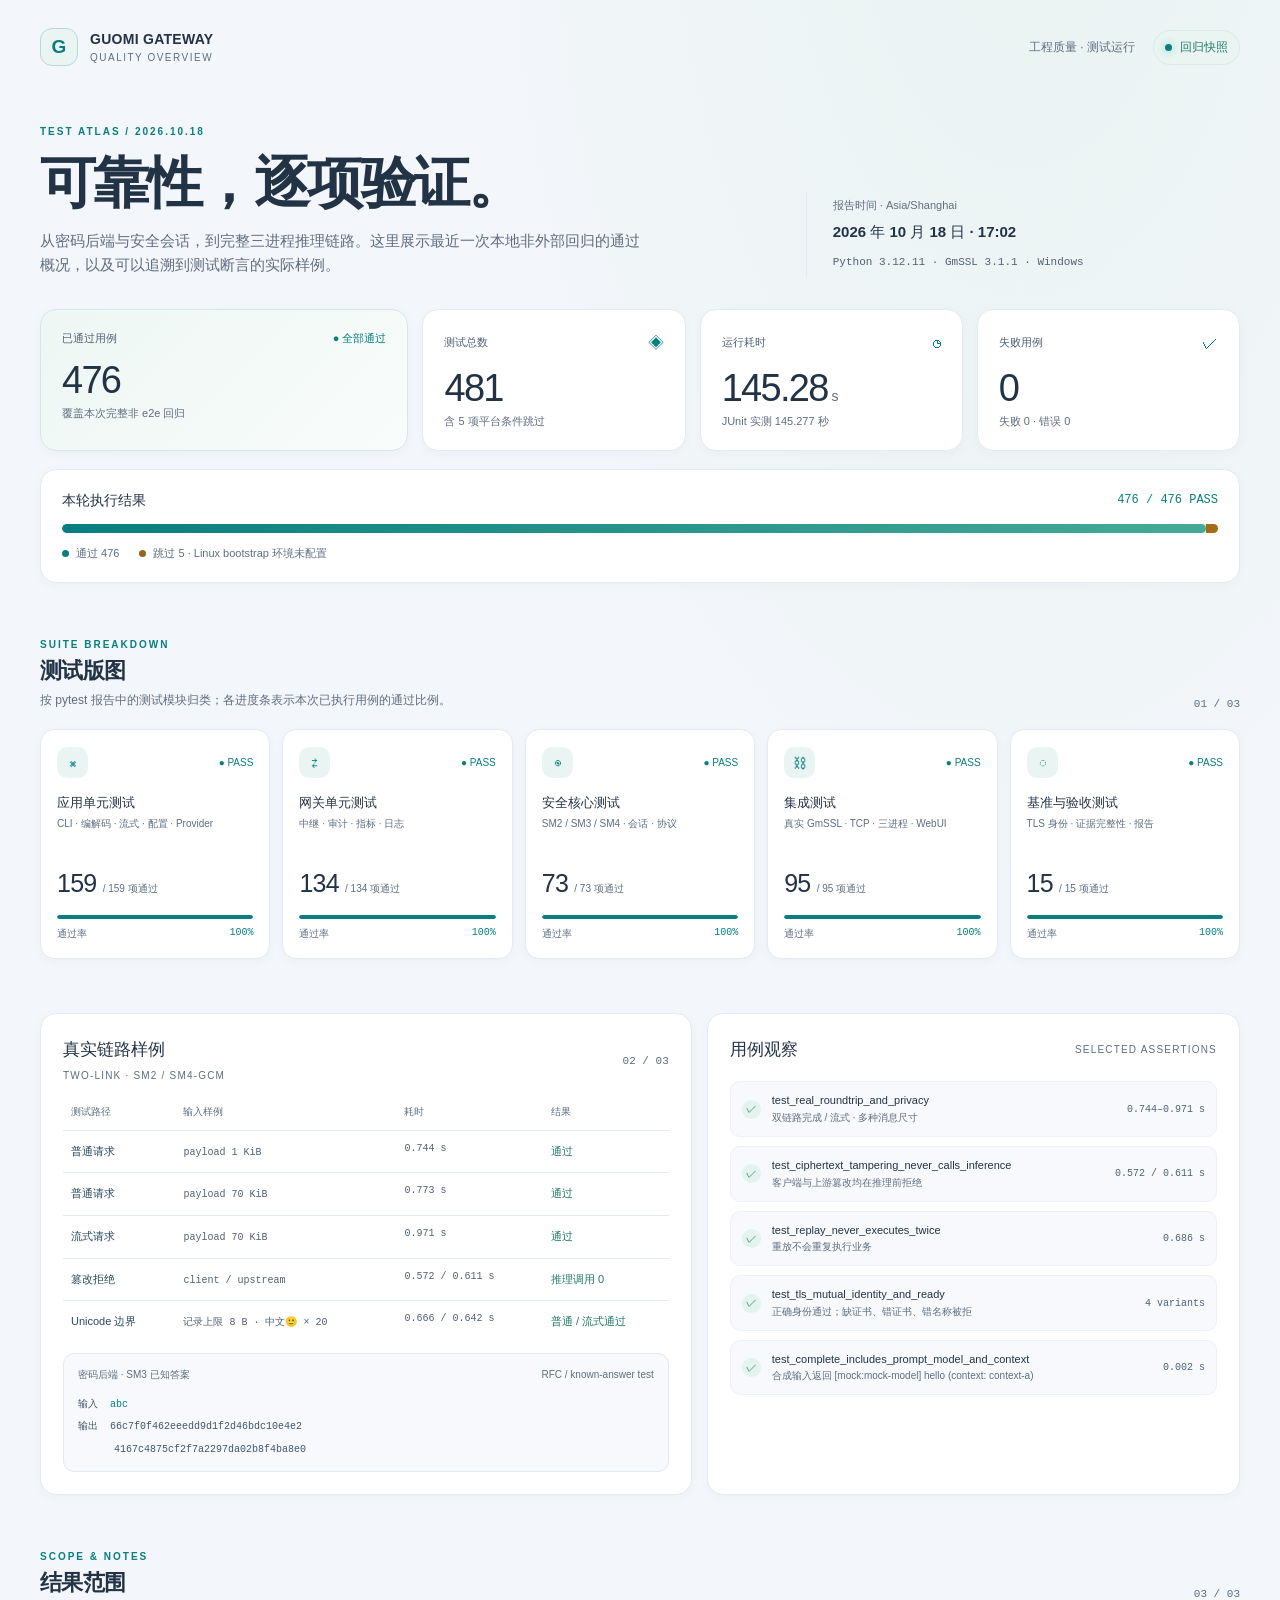
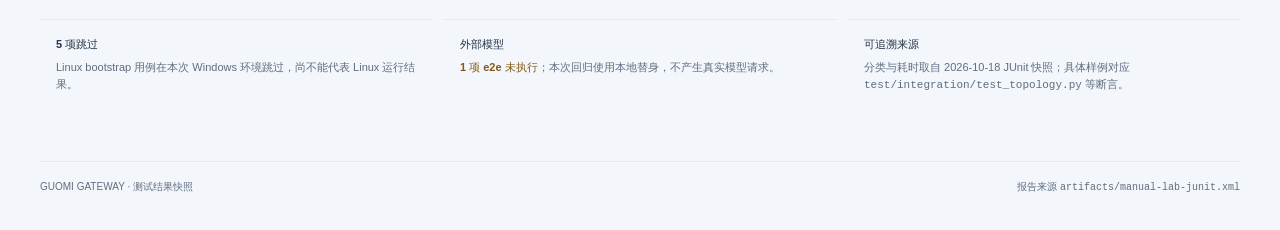
==== docs/testing-dashboard.html @ 277e1ca0 "feat(testing): 增加测试结果总览页面，展示非 e2e 回归快照的分类通过数、耗时和真实测试样例" ====
<!doctype html>
<html lang="zh-CN">
<head>
  <meta charset="utf-8">
  <meta name="viewport" content="width=device-width, initial-scale=1">
  <meta name="theme-color" content="#f3f6fa">
  <title>测试总览 · Guomi Gateway</title>
  <style>
    :root{color-scheme:dark;--bg:#0d1724;--panel:#142234;--panel2:#182a3e;--line:#293b50;--text:#eef4f7;--muted:#91a3b8;--mint:#70e0c0;--blue:#81b9ff;--amber:#f0bd70;--rose:#ff8b90;--mono:"Cascadia Code",Consolas,monospace;--sans:Inter,"Segoe UI","Microsoft YaHei",sans-serif}
    *{box-sizing:border-box}html{scroll-behavior:smooth}body{margin:0;background:radial-gradient(ellipse at 80% -10%,#1d3a50 0,transparent 38%),var(--bg);color:var(--text);font:14px/1.6 var(--sans)}a{color:inherit;text-decoration:none}.shell{max-width:1360px;margin:auto;padding:28px 40px 36px}.topbar{display:flex;align-items:center;justify-content:space-between;gap:18px;margin-bottom:58px}.brand{display:flex;align-items:center;gap:12px;font-weight:650;letter-spacing:.02em}.brand-mark{width:38px;height:38px;display:grid;place-items:center;border:1px solid #487b80;background:#153c43;border-radius:12px;color:var(--mint);font-size:19px}.brand small{display:block;color:var(--muted);font-size:10px;letter-spacing:.15em;font-weight:500}.top-meta{display:flex;align-items:center;gap:18px;color:var(--muted);font-size:12px}.live{display:inline-flex;align-items:center;gap:8px;padding:7px 11px;border:1px solid #285447;border-radius:30px;color:#b4ebd7;background:#102d2a}.live i{width:7px;height:7px;background:var(--mint);border-radius:50%;box-shadow:0 0 12px #70e0c0}.hero{display:grid;grid-template-columns:1.25fr .75fr;gap:42px;align-items:end;margin-bottom:26px}.eyebrow{color:var(--mint);font-size:10px;font-weight:700;letter-spacing:.2em;text-transform:uppercase}.hero h1{font-size:clamp(34px,5vw,56px);letter-spacing:-.045em;line-height:1.12;margin:12px 0 14px;font-weight:650}.hero p{color:var(--muted);max-width:610px;margin:0;font-size:15px}.report-card{border-left:1px solid var(--line);padding:4px 0 6px 26px}.report-card span{display:block;color:var(--muted);font-size:11px}.report-card strong{display:block;font-size:15px;margin:5px 0;font-weight:550}.report-card code{font:11px var(--mono);color:#a8bdd1}.summary{display:grid;grid-template-columns:1.4fr repeat(3,1fr);gap:14px;margin:32px 0 18px}.stat{background:linear-gradient(145deg,#17283a,#132133);border:1px solid var(--line);border-radius:16px;padding:20px 21px;min-height:126px;position:relative;overflow:hidden}.stat.main-stat{background:linear-gradient(135deg,#163b3c,#17303c);border-color:#2d6258}.stat-label{display:flex;align-items:center;justify-content:space-between;color:#afc0d1;font-size:11px}.stat-label b{color:var(--mint);font-weight:550}.stat-value{font-size:38px;line-height:1.1;letter-spacing:-.045em;font-variant-numeric:tabular-nums;margin:12px 0 3px}.stat-note{color:var(--muted);font-size:11px}.stat-symbol{color:var(--mint);font-size:16px}.progress-card{background:#142234;border:1px solid var(--line);border-radius:16px;padding:19px 21px;margin-bottom:54px}.progress-head{display:flex;justify-content:space-between;align-items:center;gap:16px;margin-bottom:13px}.progress-head strong{font-weight:550}.progress-head span{color:var(--mint);font:12px var(--mono)}.progress-track{height:9px;background:#283a4d;border-radius:9px;overflow:hidden;display:flex}.progress-pass{width:98.96%;background:linear-gradient(90deg,#4cb894,#83e0c5);border-radius:9px}.progress-skip{width:1.04%;min-width:5px;background:var(--amber)}.progress-legend{display:flex;gap:20px;margin-top:12px;color:var(--muted);font-size:11px}.legend-dot{display:inline-block;width:7px;height:7px;border-radius:50%;margin-right:7px}.section-head{display:flex;align-items:end;justify-content:space-between;gap:16px;margin:0 0 19px}.section-head h2{font-size:22px;letter-spacing:-.025em;margin:0;font-weight:600}.section-head p{color:var(--muted);font-size:12px;margin:3px 0 0}.section-index{font:11px var(--mono);color:#6c8199}.suite-grid{display:grid;grid-template-columns:repeat(5,minmax(0,1fr));gap:12px}.suite{background:var(--panel);border:1px solid var(--line);border-radius:14px;padding:17px 16px;min-width:0;transition:transform .18s,border-color .18s}.suite:hover{transform:translateY(-3px);border-color:#456277}.suite-top{display:flex;justify-content:space-between;align-items:center;gap:8px}.suite-icon{width:31px;height:31px;display:grid;place-items:center;border-radius:10px;background:#20374a;color:var(--blue);font-size:14px}.suite-status{font-size:10px;color:var(--mint)}.suite h3{font-size:13px;margin:15px 0 2px;font-weight:550}.suite-sub{font-size:10px;color:var(--muted);min-height:32px}.suite-count{font-size:25px;font-variant-numeric:tabular-nums;letter-spacing:-.03em;margin-top:15px}.suite-count small{font-size:10px;color:var(--muted);letter-spacing:0}.mini-track{height:4px;background:#2a3d50;border-radius:4px;margin:12px 0 8px;overflow:hidden}.mini-track i{display:block;height:100%;background:var(--mint);border-radius:4px}.suite-foot{display:flex;justify-content:space-between;font:10px var(--mono);color:#a1b4c7}.suite-foot b{color:var(--mint);font-weight:500}.grid-lower{display:grid;grid-template-columns:1.1fr .9fr;gap:15px;margin:54px 0}.panel{background:var(--panel);border:1px solid var(--line);border-radius:16px;padding:22px}.panel-head{display:flex;justify-content:space-between;align-items:center;margin-bottom:18px}.panel h2{font-size:17px;margin:0;font-weight:570}.panel-kicker{font-size:10px;color:var(--muted);letter-spacing:.12em}.sample-table{width:100%;border-collapse:collapse;font-size:11px}.sample-table th{text-align:left;color:var(--muted);font-weight:500;font-size:10px;padding:0 8px 10px}.sample-table td{padding:12px 8px;border-top:1px solid #26384b;vertical-align:top}.sample-table td:first-child{color:#dce8f2}.sample-table code{font:10px var(--mono);color:#abc0d3}.sample-result{color:var(--mint);white-space:nowrap}.sample-time{font:10px var(--mono);color:#b6c5d3;white-space:nowrap}.vector{background:#0f1b2a;border:1px solid #293d51;border-radius:11px;padding:13px 14px;margin-top:10px}.vector-label{display:flex;justify-content:space-between;color:var(--muted);font-size:10px;margin-bottom:8px}.vector code{font:10px/1.7 var(--mono);color:#c5d8e8;overflow-wrap:anywhere}.vector code b{color:var(--mint);font-weight:500}.vector-output{margin-top:7px!important;color:var(--mint)!important}.case-list{display:grid;gap:9px}.case{display:grid;grid-template-columns:20px 1fr auto;align-items:center;gap:10px;padding:10px 11px;background:#101d2c;border:1px solid #24374a;border-radius:10px}.case-check{width:19px;height:19px;display:grid;place-items:center;border-radius:50%;background:#17463b;color:var(--mint);font-size:11px}.case-name{font-size:11px;overflow:hidden;text-overflow:ellipsis;white-space:nowrap}.case-name small{display:block;color:var(--muted);font-size:10px}.case-time{font:10px var(--mono);color:#9eb3c7}.notes{display:grid;grid-template-columns:repeat(3,1fr);gap:12px;margin-bottom:50px}.note{padding:16px;border-top:1px solid var(--line);color:var(--muted);font-size:11px}.note b{display:block;color:var(--text);font-weight:550;margin-bottom:5px}.note strong{color:var(--amber);font-weight:550}.footer{display:flex;justify-content:space-between;gap:16px;border-top:1px solid var(--line);padding-top:17px;color:#73879d;font-size:10px}.footer code{font:10px var(--mono)}
    :root{color-scheme:light;--bg:#f3f6fa;--panel:#fff;--panel2:#f7f9fc;--line:#e3eaf1;--text:#233346;--muted:#5f6e81;--mint:#087e80;--blue:#398a9a;--amber:#98631c;--rose:#ac4940}
    body{background:radial-gradient(ellipse at 80% -10%,#e8f3f1 0,transparent 38%),var(--bg);color:var(--text)}
    .brand-mark{border-color:#b9d8d3;background:#eaf5f3;color:var(--mint)}
    .live{border-color:#d8ebe5;background:#eaf5f2;color:#247a68}.live i{box-shadow:0 0 10px #70cbb5}
    .eyebrow,.stat-label b,.stat-symbol,.progress-head span,.suite-status,.suite-foot b,.vector code b{color:var(--mint)}
    .report-card code{color:#516175}
    .stat{background:#fff;box-shadow:0 3px 12px #13344f08}.stat.main-stat{background:linear-gradient(135deg,#edf7f4,#f9fcfb);border-color:#d6e8e5}.stat-label{color:#516175}
    .progress-card{background:#fff;box-shadow:0 3px 12px #13344f08}.progress-track,.mini-track{background:#e8edf2}.progress-pass{background:linear-gradient(90deg,#087e80,#45aa97)}.progress-skip{background:#a56b16}
    .suite,.panel{background:#fff;box-shadow:0 3px 12px #13344f08}.suite:hover{border-color:#98c8c2}.suite-icon{background:#eaf5f3;color:var(--mint)}.suite-foot{color:var(--muted)}.mini-track i{background:var(--mint)}
    .sample-table td{border-color:var(--line)}.sample-table td:first-child{color:#29495e}.sample-table code{color:#516175}.sample-result{color:#247a68}.sample-time{color:#516175}
    .vector{background:#f7f9fc;border-color:var(--line)}.vector code{color:#41566a}
    .case{background:#f7f9fc;border-color:#edf0f5}.case-check{background:#e3f3ed;color:#247a68}.case-time{color:#516175}
    .note strong{color:#875815}
    .section-index,.footer{color:var(--muted)}
    .sample-table-wrap{overflow-x:auto;border-radius:8px}.sample-table{min-width:490px}.sample-table caption,.sr-only{position:absolute;width:1px;height:1px;padding:0;margin:-1px;overflow:hidden;clip:rect(0,0,0,0);white-space:nowrap;border:0}
    @media(max-width:1050px){.suite-grid{grid-template-columns:repeat(3,minmax(0,1fr))}.summary{grid-template-columns:repeat(2,1fr)}.stat.main-stat{grid-row:span 1}}
    @media(max-width:700px){.shell{padding:19px 16px 26px}.topbar{margin-bottom:38px}.top-meta{gap:8px}.top-meta>span:first-child{display:none}.hero{grid-template-columns:1fr;gap:24px}.report-card{padding-left:14px}.hero h1{font-size:38px}.summary{gap:9px}.stat{padding:15px;min-height:110px}.stat-value{font-size:32px}.progress-card{margin-bottom:40px;padding:16px}.suite-grid{grid-template-columns:repeat(2,minmax(0,1fr));gap:9px}.suite{padding:14px}.suite h3{font-size:12px}.grid-lower{grid-template-columns:1fr;margin:40px 0}.panel{padding:16px}.sample-table{font-size:10px}.sample-table th,.sample-table td{padding-left:4px;padding-right:4px}.notes{grid-template-columns:1fr;gap:0;margin-bottom:35px}.note{padding:13px 4px}.footer{flex-direction:column}.section-head h2{font-size:19px}}
    @media(prefers-reduced-motion:reduce){*,*::before,*::after{scroll-behavior:auto!important;transition:none!important}}
  </style>
</head>
<body>
  <main class="shell">
    <header class="topbar">
      <a class="brand" href="#top" aria-label="Guomi Gateway 测试总览首页"><span class="brand-mark">G</span><span>GUOMI GATEWAY<small>QUALITY OVERVIEW</small></span></a>
      <div class="top-meta"><span>工程质量 · 测试运行</span><span class="live"><i></i>回归快照</span></div>
    </header>
    <section class="hero" id="top">
      <div><div class="eyebrow">TEST ATLAS / 2026.10.18</div><h1>可靠性，逐项验证。</h1><p>从密码后端与安全会话，到完整三进程推理链路。这里展示最近一次本地非外部回归的通过概况，以及可以追溯到测试断言的实际样例。</p></div>
      <div class="report-card"><span>报告时间 · Asia/Shanghai</span><strong>2026 年 10 月 18 日 · 17:02</strong><code>Python 3.12.11 · GmSSL 3.1.1 · Windows</code></div>
    </section>
    <section class="summary" aria-label="回归摘要">
      <article class="stat main-stat"><div class="stat-label">已通过用例 <b>● 全部通过</b></div><div class="stat-value">476</div><div class="stat-note">覆盖本次完整非 e2e 回归</div></article>
      <article class="stat"><div class="stat-label">测试总数 <span class="stat-symbol">◈</span></div><div class="stat-value">481</div><div class="stat-note">含 5 项平台条件跳过</div></article>
      <article class="stat"><div class="stat-label">运行耗时 <span class="stat-symbol">◷</span></div><div class="stat-value">145.28<small style="font-size:14px;color:var(--muted);letter-spacing:0"> s</small></div><div class="stat-note">JUnit 实测 145.277 秒</div></article>
      <article class="stat"><div class="stat-label">失败用例 <span class="stat-symbol">✓</span></div><div class="stat-value">0</div><div class="stat-note">失败 0 · 错误 0</div></article>
    </section>
    <section class="progress-card" aria-label="用例执行比例">
      <div class="progress-head"><strong>本轮执行结果</strong><span>476 / 476 PASS</span></div>
      <div class="progress-track" role="img" aria-label="476 项通过，5 项跳过"><span class="progress-pass"></span><span class="progress-skip"></span></div>
      <div class="progress-legend"><span><i class="legend-dot" style="background:var(--mint)"></i>通过 476</span><span><i class="legend-dot" style="background:var(--amber)"></i>跳过 5 · Linux bootstrap 环境未配置</span></div>
    </section>
    <section aria-labelledby="suite-title">
      <div class="section-head"><div><div class="eyebrow">SUITE BREAKDOWN</div><h2 id="suite-title">测试版图</h2><p>按 pytest 报告中的测试模块归类；各进度条表示本次已执行用例的通过比例。</p></div><span class="section-index">01 / 03</span></div>
      <div class="suite-grid">
        <article class="suite"><div class="suite-top"><span class="suite-icon">⌘</span><span class="suite-status">● PASS</span></div><h3>应用单元测试</h3><div class="suite-sub">CLI · 编解码 · 流式 · 配置 · Provider</div><div class="suite-count">159 <small>/ 159 项通过</small></div><div class="mini-track"><i style="width:100%"></i></div><div class="suite-foot"><span>通过率</span><b>100%</b></div></article>
        <article class="suite"><div class="suite-top"><span class="suite-icon">⇄</span><span class="suite-status">● PASS</span></div><h3>网关单元测试</h3><div class="suite-sub">中继 · 审计 · 指标 · 日志</div><div class="suite-count">134 <small>/ 134 项通过</small></div><div class="mini-track"><i style="width:100%"></i></div><div class="suite-foot"><span>通过率</span><b>100%</b></div></article>
        <article class="suite"><div class="suite-top"><span class="suite-icon">◉</span><span class="suite-status">● PASS</span></div><h3>安全核心测试</h3><div class="suite-sub">SM2 / SM3 / SM4 · 会话 · 协议</div><div class="suite-count">73 <small>/ 73 项通过</small></div><div class="mini-track"><i style="width:100%"></i></div><div class="suite-foot"><span>通过率</span><b>100%</b></div></article>
        <article class="suite"><div class="suite-top"><span class="suite-icon">⛓</span><span class="suite-status">● PASS</span></div><h3>集成测试</h3><div class="suite-sub">真实 GmSSL · TCP · 三进程 · WebUI</div><div class="suite-count">95 <small>/ 95 项通过</small></div><div class="mini-track"><i style="width:100%"></i></div><div class="suite-foot"><span>通过率</span><b>100%</b></div></article>
        <article class="suite"><div class="suite-top"><span class="suite-icon">◌</span><span class="suite-status">● PASS</span></div><h3>基准与验收测试</h3><div class="suite-sub">TLS 身份 · 证据完整性 · 报告</div><div class="suite-count">15 <small>/ 15 项通过</small></div><div class="mini-track"><i style="width:100%"></i></div><div class="suite-foot"><span>通过率</span><b>100%</b></div></article>
      </div>
    </section>
    <section class="grid-lower" aria-label="测试数据样例">
      <article class="panel">
        <div class="panel-head"><div><h2>真实链路样例</h2><span class="panel-kicker">TWO-LINK · SM2 / SM4-GCM</span></div><span class="section-index">02 / 03</span></div>
        <div class="sample-table-wrap" role="region" aria-label="双链路测试样例，可横向滚动" tabindex="0"><table class="sample-table"><caption>真实双链路测试输入、运行耗时与结果</caption><thead><tr><th scope="col">测试路径</th><th scope="col">输入样例</th><th scope="col">耗时</th><th scope="col">结果</th></tr></thead><tbody>
          <tr><td>普通请求</td><td><code>payload 1 KiB</code></td><td class="sample-time">0.744 s</td><td class="sample-result">通过</td></tr>
          <tr><td>普通请求</td><td><code>payload 70 KiB</code></td><td class="sample-time">0.773 s</td><td class="sample-result">通过</td></tr>
          <tr><td>流式请求</td><td><code>payload 70 KiB</code></td><td class="sample-time">0.971 s</td><td class="sample-result">通过</td></tr>
          <tr><td>篡改拒绝</td><td><code>client / upstream</code></td><td class="sample-time">0.572 / 0.611 s</td><td class="sample-result">推理调用 0</td></tr>
          <tr><td>Unicode 边界</td><td><code>记录上限 8 B · 中文🙂 × 20</code></td><td class="sample-time">0.666 / 0.642 s</td><td class="sample-result">普通 / 流式通过</td></tr>
        </tbody></table></div>
        <div class="vector"><div class="vector-label"><span>密码后端 · SM3 已知答案</span><span>RFC / known-answer test</span></div><code>输入&nbsp; <b>abc</b><br>输出&nbsp; 66c7f0f462eeedd9d1f2d46bdc10e4e2<br>&nbsp;&nbsp;&nbsp;&nbsp;&nbsp;&nbsp;4167c4875cf2f7a2297da02b8f4ba8e0</code></div>
      </article>
      <article class="panel">
        <div class="panel-head"><h2>用例观察</h2><span class="panel-kicker">SELECTED ASSERTIONS</span></div>
        <div class="case-list">
          <div class="case"><span class="case-check">✓</span><div class="case-name">test_real_roundtrip_and_privacy<small>双链路完成 / 流式 · 多种消息尺寸</small></div><span class="case-time">0.744–0.971 s</span></div>
          <div class="case"><span class="case-check">✓</span><div class="case-name">test_ciphertext_tampering_never_calls_inference<small>客户端与上游篡改均在推理前拒绝</small></div><span class="case-time">0.572 / 0.611 s</span></div>
          <div class="case"><span class="case-check">✓</span><div class="case-name">test_replay_never_executes_twice<small>重放不会重复执行业务</small></div><span class="case-time">0.686 s</span></div>
          <div class="case"><span class="case-check">✓</span><div class="case-name">test_tls_mutual_identity_and_ready<small>正确身份通过；缺证书、错证书、错名称被拒</small></div><span class="case-time">4 variants</span></div>
          <div class="case"><span class="case-check">✓</span><div class="case-name">test_complete_includes_prompt_model_and_context<small>合成输入返回 [mock:mock-model] hello (context: context-a)</small></div><span class="case-time">0.002 s</span></div>
        </div>
      </article>
    </section>
    <section aria-labelledby="scope-title">
      <div class="section-head"><div><div class="eyebrow">SCOPE & NOTES</div><h2 id="scope-title">结果范围</h2></div><span class="section-index">03 / 03</span></div>
      <div class="notes">
        <div class="note"><b>5 项跳过</b>Linux bootstrap 用例在本次 Windows 环境跳过，尚不能代表 Linux 运行结果。</div>
        <div class="note"><b>外部模型</b><strong>1 项 e2e 未执行</strong>；本次回归使用本地替身，不产生真实模型请求。</div>
        <div class="note"><b>可追溯来源</b>分类与耗时取自 2026-10-18 JUnit 快照；具体样例对应 <code>test/integration/test_topology.py</code> 等断言。</div>
      </div>
    </section>
    <footer class="footer"><span>GUOMI GATEWAY <span aria-hidden="true">·</span> 测试结果快照</span><span>报告来源 <code>artifacts/manual-lab-junit.xml</code></span></footer>
  </main>
</body>
</html>
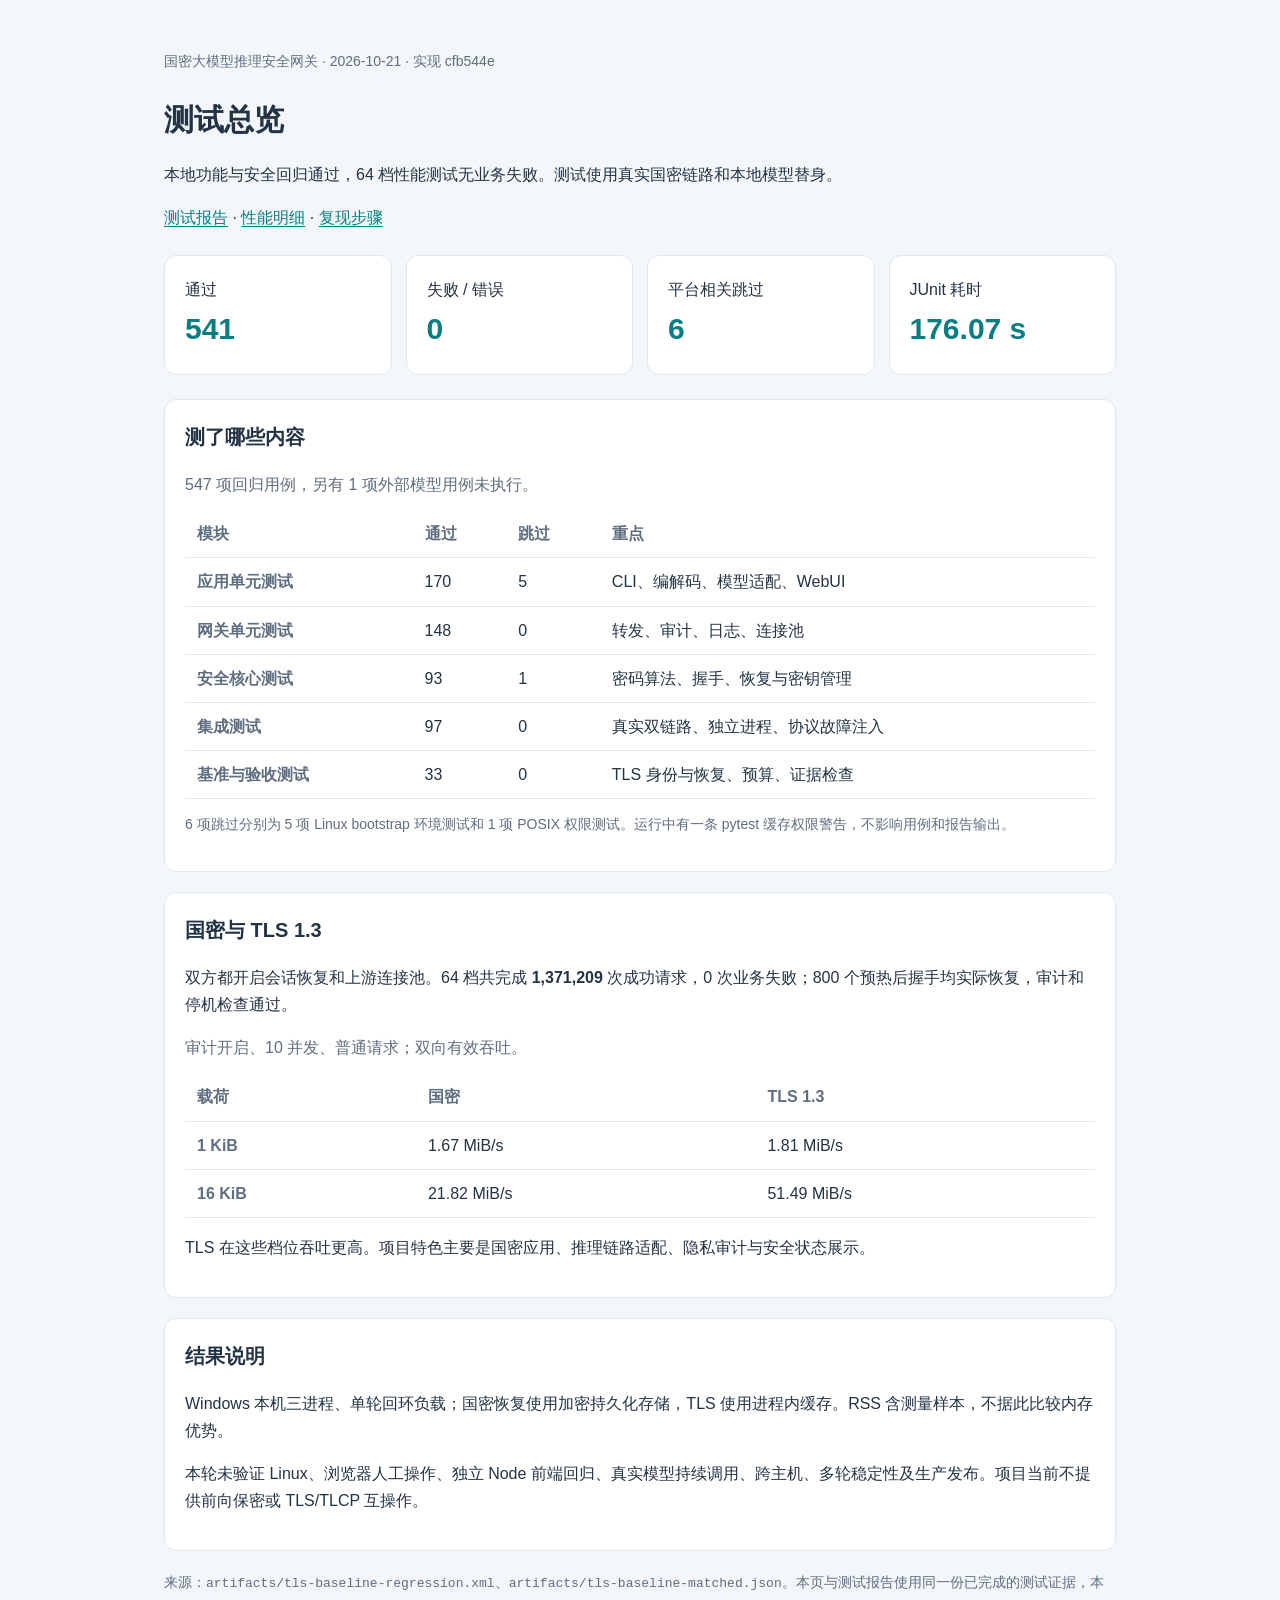
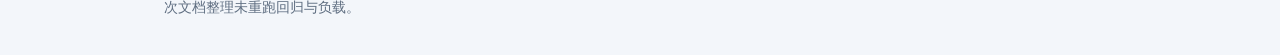
==== commit 7cc71a2a: "docs: 更新当前版本测试报告并清理过时结果" ====
--- a/docs/testing-dashboard.html
+++ b/docs/testing-dashboard.html
@@ -3,94 +3,74 @@
 <head>
   <meta charset="utf-8">
   <meta name="viewport" content="width=device-width, initial-scale=1">
-  <meta name="theme-color" content="#f3f6fa">
-  <title>测试总览 · Guomi Gateway</title>
+  <title>测试总览 · 国密推理网关</title>
   <style>
-    :root{color-scheme:dark;--bg:#0d1724;--panel:#142234;--panel2:#182a3e;--line:#293b50;--text:#eef4f7;--muted:#91a3b8;--mint:#70e0c0;--blue:#81b9ff;--amber:#f0bd70;--rose:#ff8b90;--mono:"Cascadia Code",Consolas,monospace;--sans:Inter,"Segoe UI","Microsoft YaHei",sans-serif}
-    *{box-sizing:border-box}html{scroll-behavior:smooth}body{margin:0;background:radial-gradient(ellipse at 80% -10%,#1d3a50 0,transparent 38%),var(--bg);color:var(--text);font:14px/1.6 var(--sans)}a{color:inherit;text-decoration:none}.shell{max-width:1360px;margin:auto;padding:28px 40px 36px}.topbar{display:flex;align-items:center;justify-content:space-between;gap:18px;margin-bottom:58px}.brand{display:flex;align-items:center;gap:12px;font-weight:650;letter-spacing:.02em}.brand-mark{width:38px;height:38px;display:grid;place-items:center;border:1px solid #487b80;background:#153c43;border-radius:12px;color:var(--mint);font-size:19px}.brand small{display:block;color:var(--muted);font-size:10px;letter-spacing:.15em;font-weight:500}.top-meta{display:flex;align-items:center;gap:18px;color:var(--muted);font-size:12px}.live{display:inline-flex;align-items:center;gap:8px;padding:7px 11px;border:1px solid #285447;border-radius:30px;color:#b4ebd7;background:#102d2a}.live i{width:7px;height:7px;background:var(--mint);border-radius:50%;box-shadow:0 0 12px #70e0c0}.hero{display:grid;grid-template-columns:1.25fr .75fr;gap:42px;align-items:end;margin-bottom:26px}.eyebrow{color:var(--mint);font-size:10px;font-weight:700;letter-spacing:.2em;text-transform:uppercase}.hero h1{font-size:clamp(34px,5vw,56px);letter-spacing:-.045em;line-height:1.12;margin:12px 0 14px;font-weight:650}.hero p{color:var(--muted);max-width:610px;margin:0;font-size:15px}.report-card{border-left:1px solid var(--line);padding:4px 0 6px 26px}.report-card span{display:block;color:var(--muted);font-size:11px}.report-card strong{display:block;font-size:15px;margin:5px 0;font-weight:550}.report-card code{font:11px var(--mono);color:#a8bdd1}.summary{display:grid;grid-template-columns:1.4fr repeat(3,1fr);gap:14px;margin:32px 0 18px}.stat{background:linear-gradient(145deg,#17283a,#132133);border:1px solid var(--line);border-radius:16px;padding:20px 21px;min-height:126px;position:relative;overflow:hidden}.stat.main-stat{background:linear-gradient(135deg,#163b3c,#17303c);border-color:#2d6258}.stat-label{display:flex;align-items:center;justify-content:space-between;color:#afc0d1;font-size:11px}.stat-label b{color:var(--mint);font-weight:550}.stat-value{font-size:38px;line-height:1.1;letter-spacing:-.045em;font-variant-numeric:tabular-nums;margin:12px 0 3px}.stat-note{color:var(--muted);font-size:11px}.stat-symbol{color:var(--mint);font-size:16px}.progress-card{background:#142234;border:1px solid var(--line);border-radius:16px;padding:19px 21px;margin-bottom:54px}.progress-head{display:flex;justify-content:space-between;align-items:center;gap:16px;margin-bottom:13px}.progress-head strong{font-weight:550}.progress-head span{color:var(--mint);font:12px var(--mono)}.progress-track{height:9px;background:#283a4d;border-radius:9px;overflow:hidden;display:flex}.progress-pass{width:98.96%;background:linear-gradient(90deg,#4cb894,#83e0c5);border-radius:9px}.progress-skip{width:1.04%;min-width:5px;background:var(--amber)}.progress-legend{display:flex;gap:20px;margin-top:12px;color:var(--muted);font-size:11px}.legend-dot{display:inline-block;width:7px;height:7px;border-radius:50%;margin-right:7px}.section-head{display:flex;align-items:end;justify-content:space-between;gap:16px;margin:0 0 19px}.section-head h2{font-size:22px;letter-spacing:-.025em;margin:0;font-weight:600}.section-head p{color:var(--muted);font-size:12px;margin:3px 0 0}.section-index{font:11px var(--mono);color:#6c8199}.suite-grid{display:grid;grid-template-columns:repeat(5,minmax(0,1fr));gap:12px}.suite{background:var(--panel);border:1px solid var(--line);border-radius:14px;padding:17px 16px;min-width:0;transition:transform .18s,border-color .18s}.suite:hover{transform:translateY(-3px);border-color:#456277}.suite-top{display:flex;justify-content:space-between;align-items:center;gap:8px}.suite-icon{width:31px;height:31px;display:grid;place-items:center;border-radius:10px;background:#20374a;color:var(--blue);font-size:14px}.suite-status{font-size:10px;color:var(--mint)}.suite h3{font-size:13px;margin:15px 0 2px;font-weight:550}.suite-sub{font-size:10px;color:var(--muted);min-height:32px}.suite-count{font-size:25px;font-variant-numeric:tabular-nums;letter-spacing:-.03em;margin-top:15px}.suite-count small{font-size:10px;color:var(--muted);letter-spacing:0}.mini-track{height:4px;background:#2a3d50;border-radius:4px;margin:12px 0 8px;overflow:hidden}.mini-track i{display:block;height:100%;background:var(--mint);border-radius:4px}.suite-foot{display:flex;justify-content:space-between;font:10px var(--mono);color:#a1b4c7}.suite-foot b{color:var(--mint);font-weight:500}.grid-lower{display:grid;grid-template-columns:1.1fr .9fr;gap:15px;margin:54px 0}.panel{background:var(--panel);border:1px solid var(--line);border-radius:16px;padding:22px}.panel-head{display:flex;justify-content:space-between;align-items:center;margin-bottom:18px}.panel h2{font-size:17px;margin:0;font-weight:570}.panel-kicker{font-size:10px;color:var(--muted);letter-spacing:.12em}.sample-table{width:100%;border-collapse:collapse;font-size:11px}.sample-table th{text-align:left;color:var(--muted);font-weight:500;font-size:10px;padding:0 8px 10px}.sample-table td{padding:12px 8px;border-top:1px solid #26384b;vertical-align:top}.sample-table td:first-child{color:#dce8f2}.sample-table code{font:10px var(--mono);color:#abc0d3}.sample-result{color:var(--mint);white-space:nowrap}.sample-time{font:10px var(--mono);color:#b6c5d3;white-space:nowrap}.vector{background:#0f1b2a;border:1px solid #293d51;border-radius:11px;padding:13px 14px;margin-top:10px}.vector-label{display:flex;justify-content:space-between;color:var(--muted);font-size:10px;margin-bottom:8px}.vector code{font:10px/1.7 var(--mono);color:#c5d8e8;overflow-wrap:anywhere}.vector code b{color:var(--mint);font-weight:500}.vector-output{margin-top:7px!important;color:var(--mint)!important}.case-list{display:grid;gap:9px}.case{display:grid;grid-template-columns:20px 1fr auto;align-items:center;gap:10px;padding:10px 11px;background:#101d2c;border:1px solid #24374a;border-radius:10px}.case-check{width:19px;height:19px;display:grid;place-items:center;border-radius:50%;background:#17463b;color:var(--mint);font-size:11px}.case-name{font-size:11px;overflow:hidden;text-overflow:ellipsis;white-space:nowrap}.case-name small{display:block;color:var(--muted);font-size:10px}.case-time{font:10px var(--mono);color:#9eb3c7}.notes{display:grid;grid-template-columns:repeat(3,1fr);gap:12px;margin-bottom:50px}.note{padding:16px;border-top:1px solid var(--line);color:var(--muted);font-size:11px}.note b{display:block;color:var(--text);font-weight:550;margin-bottom:5px}.note strong{color:var(--amber);font-weight:550}.footer{display:flex;justify-content:space-between;gap:16px;border-top:1px solid var(--line);padding-top:17px;color:#73879d;font-size:10px}.footer code{font:10px var(--mono)}
-    :root{color-scheme:light;--bg:#f3f6fa;--panel:#fff;--panel2:#f7f9fc;--line:#e3eaf1;--text:#233346;--muted:#5f6e81;--mint:#087e80;--blue:#398a9a;--amber:#98631c;--rose:#ac4940}
-    body{background:radial-gradient(ellipse at 80% -10%,#e8f3f1 0,transparent 38%),var(--bg);color:var(--text)}
-    .brand-mark{border-color:#b9d8d3;background:#eaf5f3;color:var(--mint)}
-    .live{border-color:#d8ebe5;background:#eaf5f2;color:#247a68}.live i{box-shadow:0 0 10px #70cbb5}
-    .eyebrow,.stat-label b,.stat-symbol,.progress-head span,.suite-status,.suite-foot b,.vector code b{color:var(--mint)}
-    .report-card code{color:#516175}
-    .stat{background:#fff;box-shadow:0 3px 12px #13344f08}.stat.main-stat{background:linear-gradient(135deg,#edf7f4,#f9fcfb);border-color:#d6e8e5}.stat-label{color:#516175}
-    .progress-card{background:#fff;box-shadow:0 3px 12px #13344f08}.progress-track,.mini-track{background:#e8edf2}.progress-pass{background:linear-gradient(90deg,#087e80,#45aa97)}.progress-skip{background:#a56b16}
-    .suite,.panel{background:#fff;box-shadow:0 3px 12px #13344f08}.suite:hover{border-color:#98c8c2}.suite-icon{background:#eaf5f3;color:var(--mint)}.suite-foot{color:var(--muted)}.mini-track i{background:var(--mint)}
-    .sample-table td{border-color:var(--line)}.sample-table td:first-child{color:#29495e}.sample-table code{color:#516175}.sample-result{color:#247a68}.sample-time{color:#516175}
-    .vector{background:#f7f9fc;border-color:var(--line)}.vector code{color:#41566a}
-    .case{background:#f7f9fc;border-color:#edf0f5}.case-check{background:#e3f3ed;color:#247a68}.case-time{color:#516175}
-    .note strong{color:#875815}
-    .section-index,.footer{color:var(--muted)}
-    .sample-table-wrap{overflow-x:auto;border-radius:8px}.sample-table{min-width:490px}.sample-table caption,.sr-only{position:absolute;width:1px;height:1px;padding:0;margin:-1px;overflow:hidden;clip:rect(0,0,0,0);white-space:nowrap;border:0}
-    @media(max-width:1050px){.suite-grid{grid-template-columns:repeat(3,minmax(0,1fr))}.summary{grid-template-columns:repeat(2,1fr)}.stat.main-stat{grid-row:span 1}}
-    @media(max-width:700px){.shell{padding:19px 16px 26px}.topbar{margin-bottom:38px}.top-meta{gap:8px}.top-meta>span:first-child{display:none}.hero{grid-template-columns:1fr;gap:24px}.report-card{padding-left:14px}.hero h1{font-size:38px}.summary{gap:9px}.stat{padding:15px;min-height:110px}.stat-value{font-size:32px}.progress-card{margin-bottom:40px;padding:16px}.suite-grid{grid-template-columns:repeat(2,minmax(0,1fr));gap:9px}.suite{padding:14px}.suite h3{font-size:12px}.grid-lower{grid-template-columns:1fr;margin:40px 0}.panel{padding:16px}.sample-table{font-size:10px}.sample-table th,.sample-table td{padding-left:4px;padding-right:4px}.notes{grid-template-columns:1fr;gap:0;margin-bottom:35px}.note{padding:13px 4px}.footer{flex-direction:column}.section-head h2{font-size:19px}}
-    @media(prefers-reduced-motion:reduce){*,*::before,*::after{scroll-behavior:auto!important;transition:none!important}}
+    :root { color-scheme: light; font-family: "Segoe UI", "Microsoft YaHei", sans-serif; color: #233346; background: #f3f6fa; }
+    * { box-sizing: border-box; }
+    body { margin: 0; line-height: 1.7; }
+    main { max-width: 1000px; margin: auto; padding: 36px 24px; }
+    h1 { margin-bottom: 8px; font-size: 30px; }
+    h2 { font-size: 20px; margin-top: 0; }
+    a { color: #087e80; text-underline-offset: 3px; }
+    .muted, footer { color: #5f6e81; font-size: 14px; }
+    .stats { display: grid; grid-template-columns: repeat(4, 1fr); gap: 14px; margin: 24px 0; }
+    .stat, section { background: white; border: 1px solid #e0e7ee; border-radius: 12px; padding: 20px; }
+    .stat strong { display: block; font-size: 30px; color: #087e80; }
+    section { margin-bottom: 20px; }
+    .table-wrap { overflow-x: auto; }
+    table { width: 100%; border-collapse: collapse; text-align: left; }
+    th, td { border-bottom: 1px solid #e3eaf1; padding: 10px 12px; white-space: nowrap; }
+    th { color: #5f6e81; font-weight: 600; }
+    caption { text-align: left; padding-bottom: 12px; color: #5f6e81; }
+    code { font-size: 13px; overflow-wrap: anywhere; }
+    @media (max-width: 650px) { main { padding: 20px 14px; } .stats { grid-template-columns: repeat(2, 1fr); } section { padding: 16px; } }
   </style>
 </head>
 <body>
-  <main class="shell">
-    <header class="topbar">
-      <a class="brand" href="#top" aria-label="Guomi Gateway 测试总览首页"><span class="brand-mark">G</span><span>GUOMI GATEWAY<small>QUALITY OVERVIEW</small></span></a>
-      <div class="top-meta"><span>工程质量 · 测试运行</span><span class="live"><i></i>回归快照</span></div>
-    </header>
-    <section class="hero" id="top">
-      <div><div class="eyebrow">TEST ATLAS / 2026.10.18</div><h1>可靠性，逐项验证。</h1><p>从密码后端与安全会话，到完整三进程推理链路。这里展示最近一次本地非外部回归的通过概况，以及可以追溯到测试断言的实际样例。</p></div>
-      <div class="report-card"><span>报告时间 · Asia/Shanghai</span><strong>2026 年 10 月 18 日 · 17:02</strong><code>Python 3.12.11 · GmSSL 3.1.1 · Windows</code></div>
-    </section>
-    <section class="summary" aria-label="回归摘要">
-      <article class="stat main-stat"><div class="stat-label">已通过用例 <b>● 全部通过</b></div><div class="stat-value">476</div><div class="stat-note">覆盖本次完整非 e2e 回归</div></article>
-      <article class="stat"><div class="stat-label">测试总数 <span class="stat-symbol">◈</span></div><div class="stat-value">481</div><div class="stat-note">含 5 项平台条件跳过</div></article>
-      <article class="stat"><div class="stat-label">运行耗时 <span class="stat-symbol">◷</span></div><div class="stat-value">145.28<small style="font-size:14px;color:var(--muted);letter-spacing:0"> s</small></div><div class="stat-note">JUnit 实测 145.277 秒</div></article>
-      <article class="stat"><div class="stat-label">失败用例 <span class="stat-symbol">✓</span></div><div class="stat-value">0</div><div class="stat-note">失败 0 · 错误 0</div></article>
-    </section>
-    <section class="progress-card" aria-label="用例执行比例">
-      <div class="progress-head"><strong>本轮执行结果</strong><span>476 / 476 PASS</span></div>
-      <div class="progress-track" role="img" aria-label="476 项通过，5 项跳过"><span class="progress-pass"></span><span class="progress-skip"></span></div>
-      <div class="progress-legend"><span><i class="legend-dot" style="background:var(--mint)"></i>通过 476</span><span><i class="legend-dot" style="background:var(--amber)"></i>跳过 5 · Linux bootstrap 环境未配置</span></div>
-    </section>
-    <section aria-labelledby="suite-title">
-      <div class="section-head"><div><div class="eyebrow">SUITE BREAKDOWN</div><h2 id="suite-title">测试版图</h2><p>按 pytest 报告中的测试模块归类；各进度条表示本次已执行用例的通过比例。</p></div><span class="section-index">01 / 03</span></div>
-      <div class="suite-grid">
-        <article class="suite"><div class="suite-top"><span class="suite-icon">⌘</span><span class="suite-status">● PASS</span></div><h3>应用单元测试</h3><div class="suite-sub">CLI · 编解码 · 流式 · 配置 · Provider</div><div class="suite-count">159 <small>/ 159 项通过</small></div><div class="mini-track"><i style="width:100%"></i></div><div class="suite-foot"><span>通过率</span><b>100%</b></div></article>
-        <article class="suite"><div class="suite-top"><span class="suite-icon">⇄</span><span class="suite-status">● PASS</span></div><h3>网关单元测试</h3><div class="suite-sub">中继 · 审计 · 指标 · 日志</div><div class="suite-count">134 <small>/ 134 项通过</small></div><div class="mini-track"><i style="width:100%"></i></div><div class="suite-foot"><span>通过率</span><b>100%</b></div></article>
-        <article class="suite"><div class="suite-top"><span class="suite-icon">◉</span><span class="suite-status">● PASS</span></div><h3>安全核心测试</h3><div class="suite-sub">SM2 / SM3 / SM4 · 会话 · 协议</div><div class="suite-count">73 <small>/ 73 项通过</small></div><div class="mini-track"><i style="width:100%"></i></div><div class="suite-foot"><span>通过率</span><b>100%</b></div></article>
-        <article class="suite"><div class="suite-top"><span class="suite-icon">⛓</span><span class="suite-status">● PASS</span></div><h3>集成测试</h3><div class="suite-sub">真实 GmSSL · TCP · 三进程 · WebUI</div><div class="suite-count">95 <small>/ 95 项通过</small></div><div class="mini-track"><i style="width:100%"></i></div><div class="suite-foot"><span>通过率</span><b>100%</b></div></article>
-        <article class="suite"><div class="suite-top"><span class="suite-icon">◌</span><span class="suite-status">● PASS</span></div><h3>基准与验收测试</h3><div class="suite-sub">TLS 身份 · 证据完整性 · 报告</div><div class="suite-count">15 <small>/ 15 项通过</small></div><div class="mini-track"><i style="width:100%"></i></div><div class="suite-foot"><span>通过率</span><b>100%</b></div></article>
-      </div>
-    </section>
-    <section class="grid-lower" aria-label="测试数据样例">
-      <article class="panel">
-        <div class="panel-head"><div><h2>真实链路样例</h2><span class="panel-kicker">TWO-LINK · SM2 / SM4-GCM</span></div><span class="section-index">02 / 03</span></div>
-        <div class="sample-table-wrap" role="region" aria-label="双链路测试样例，可横向滚动" tabindex="0"><table class="sample-table"><caption>真实双链路测试输入、运行耗时与结果</caption><thead><tr><th scope="col">测试路径</th><th scope="col">输入样例</th><th scope="col">耗时</th><th scope="col">结果</th></tr></thead><tbody>
-          <tr><td>普通请求</td><td><code>payload 1 KiB</code></td><td class="sample-time">0.744 s</td><td class="sample-result">通过</td></tr>
-          <tr><td>普通请求</td><td><code>payload 70 KiB</code></td><td class="sample-time">0.773 s</td><td class="sample-result">通过</td></tr>
-          <tr><td>流式请求</td><td><code>payload 70 KiB</code></td><td class="sample-time">0.971 s</td><td class="sample-result">通过</td></tr>
-          <tr><td>篡改拒绝</td><td><code>client / upstream</code></td><td class="sample-time">0.572 / 0.611 s</td><td class="sample-result">推理调用 0</td></tr>
-          <tr><td>Unicode 边界</td><td><code>记录上限 8 B · 中文🙂 × 20</code></td><td class="sample-time">0.666 / 0.642 s</td><td class="sample-result">普通 / 流式通过</td></tr>
-        </tbody></table></div>
-        <div class="vector"><div class="vector-label"><span>密码后端 · SM3 已知答案</span><span>RFC / known-answer test</span></div><code>输入&nbsp; <b>abc</b><br>输出&nbsp; 66c7f0f462eeedd9d1f2d46bdc10e4e2<br>&nbsp;&nbsp;&nbsp;&nbsp;&nbsp;&nbsp;4167c4875cf2f7a2297da02b8f4ba8e0</code></div>
-      </article>
-      <article class="panel">
-        <div class="panel-head"><h2>用例观察</h2><span class="panel-kicker">SELECTED ASSERTIONS</span></div>
-        <div class="case-list">
-          <div class="case"><span class="case-check">✓</span><div class="case-name">test_real_roundtrip_and_privacy<small>双链路完成 / 流式 · 多种消息尺寸</small></div><span class="case-time">0.744–0.971 s</span></div>
-          <div class="case"><span class="case-check">✓</span><div class="case-name">test_ciphertext_tampering_never_calls_inference<small>客户端与上游篡改均在推理前拒绝</small></div><span class="case-time">0.572 / 0.611 s</span></div>
-          <div class="case"><span class="case-check">✓</span><div class="case-name">test_replay_never_executes_twice<small>重放不会重复执行业务</small></div><span class="case-time">0.686 s</span></div>
-          <div class="case"><span class="case-check">✓</span><div class="case-name">test_tls_mutual_identity_and_ready<small>正确身份通过；缺证书、错证书、错名称被拒</small></div><span class="case-time">4 variants</span></div>
-          <div class="case"><span class="case-check">✓</span><div class="case-name">test_complete_includes_prompt_model_and_context<small>合成输入返回 [mock:mock-model] hello (context: context-a)</small></div><span class="case-time">0.002 s</span></div>
-        </div>
-      </article>
-    </section>
-    <section aria-labelledby="scope-title">
-      <div class="section-head"><div><div class="eyebrow">SCOPE & NOTES</div><h2 id="scope-title">结果范围</h2></div><span class="section-index">03 / 03</span></div>
-      <div class="notes">
-        <div class="note"><b>5 项跳过</b>Linux bootstrap 用例在本次 Windows 环境跳过，尚不能代表 Linux 运行结果。</div>
-        <div class="note"><b>外部模型</b><strong>1 项 e2e 未执行</strong>；本次回归使用本地替身，不产生真实模型请求。</div>
-        <div class="note"><b>可追溯来源</b>分类与耗时取自 2026-10-18 JUnit 快照；具体样例对应 <code>test/integration/test_topology.py</code> 等断言。</div>
-      </div>
-    </section>
-    <footer class="footer"><span>GUOMI GATEWAY <span aria-hidden="true">·</span> 测试结果快照</span><span>报告来源 <code>artifacts/manual-lab-junit.xml</code></span></footer>
-  </main>
+<main>
+  <header>
+    <p class="muted">国密大模型推理安全网关 · 2026-10-21 · 实现 cfb544e</p>
+    <h1>测试总览</h1>
+    <p>本地功能与安全回归通过，64 档性能测试无业务失败。测试使用真实国密链路和本地模型替身。</p>
+    <nav aria-label="报告导航"><a href="integration_report.md">测试报告</a> · <a href="tls_baseline_results.md">性能明细</a> · <a href="testing.md">复现步骤</a></nav>
+  </header>
+  <div class="stats" aria-label="回归结果">
+    <div class="stat">通过<strong>541</strong></div>
+    <div class="stat">失败 / 错误<strong>0</strong></div>
+    <div class="stat">平台相关跳过<strong>6</strong></div>
+    <div class="stat">JUnit 耗时<strong>176.07 s</strong></div>
+  </div>
+  <section aria-labelledby="coverage">
+    <h2 id="coverage">测了哪些内容</h2>
+    <div class="table-wrap"><table>
+      <caption>547 项回归用例，另有 1 项外部模型用例未执行。</caption>
+      <thead><tr><th scope="col">模块</th><th scope="col">通过</th><th scope="col">跳过</th><th scope="col">重点</th></tr></thead>
+      <tbody>
+        <tr><th scope="row">应用单元测试</th><td>170</td><td>5</td><td>CLI、编解码、模型适配、WebUI</td></tr>
+        <tr><th scope="row">网关单元测试</th><td>148</td><td>0</td><td>转发、审计、日志、连接池</td></tr>
+        <tr><th scope="row">安全核心测试</th><td>93</td><td>1</td><td>密码算法、握手、恢复与密钥管理</td></tr>
+        <tr><th scope="row">集成测试</th><td>97</td><td>0</td><td>真实双链路、独立进程、协议故障注入</td></tr>
+        <tr><th scope="row">基准与验收测试</th><td>33</td><td>0</td><td>TLS 身份与恢复、预算、证据检查</td></tr>
+      </tbody>
+    </table></div>
+    <p class="muted">6 项跳过分别为 5 项 Linux bootstrap 环境测试和 1 项 POSIX 权限测试。运行中有一条 pytest 缓存权限警告，不影响用例和报告输出。</p>
+  </section>
+  <section aria-labelledby="performance">
+    <h2 id="performance">国密与 TLS 1.3</h2>
+    <p>双方都开启会话恢复和上游连接池。64 档共完成 <strong>1,371,209</strong> 次成功请求，0 次业务失败；800 个预热后握手均实际恢复，审计和停机检查通过。</p>
+    <div class="table-wrap"><table>
+      <caption>审计开启、10 并发、普通请求；双向有效吞吐。</caption>
+      <thead><tr><th scope="col">载荷</th><th scope="col">国密</th><th scope="col">TLS 1.3</th></tr></thead>
+      <tbody><tr><th scope="row">1 KiB</th><td>1.67 MiB/s</td><td>1.81 MiB/s</td></tr><tr><th scope="row">16 KiB</th><td>21.82 MiB/s</td><td>51.49 MiB/s</td></tr></tbody>
+    </table></div>
+    <p>TLS 在这些档位吞吐更高。项目特色主要是国密应用、推理链路适配、隐私审计与安全状态展示。</p>
+  </section>
+  <section aria-labelledby="scope">
+    <h2 id="scope">结果说明</h2>
+    <p>Windows 本机三进程、单轮回环负载；国密恢复使用加密持久化存储，TLS 使用进程内缓存。RSS 含测量样本，不据此比较内存优势。</p>
+    <p>本轮未验证 Linux、浏览器人工操作、独立 Node 前端回归、真实模型持续调用、跨主机、多轮稳定性及生产发布。项目当前不提供前向保密或 TLS/TLCP 互操作。</p>
+  </section>
+  <footer>来源：<code>artifacts/tls-baseline-regression.xml</code>、<code>artifacts/tls-baseline-matched.json</code>。本页与测试报告使用同一份已完成的测试证据，本次文档整理未重跑回归与负载。</footer>
+</main>
 </body>
 </html>
